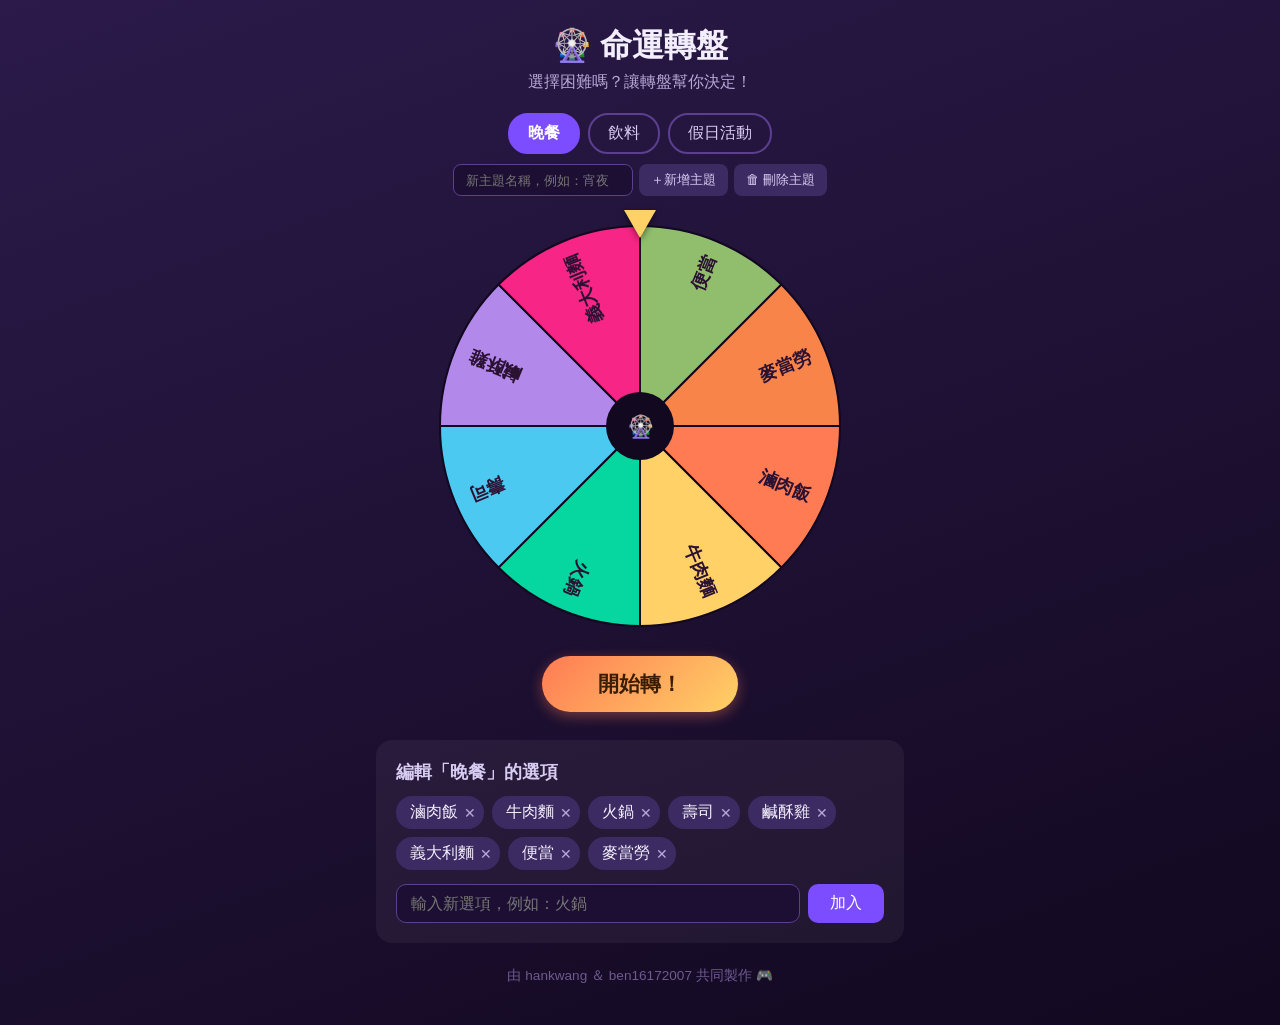
==== index.html @ 5e6efc00 "新增命運轉盤 App：選主題、轉轉盤決定吃什麼 Co-Authored-By: Claude Fable 5 <noreply@anthropic.com>" ====
<!DOCTYPE html>
<html lang="zh-Hant">
<head>
  <meta charset="UTF-8">
  <meta name="viewport" content="width=device-width, initial-scale=1.0">
  <title>命運轉盤 | 選擇困難救星</title>
  <link rel="stylesheet" href="style.css">
</head>
<body>
  <main class="app">
    <header>
      <h1>🎡 命運轉盤</h1>
      <p class="subtitle">選擇困難嗎？讓轉盤幫你決定！</p>
    </header>

    <!-- 主題切換列 -->
    <nav class="themes" id="themeTabs"></nav>
    <div class="theme-actions">
      <input type="text" id="newThemeInput" placeholder="新主題名稱，例如：宵夜" maxlength="10">
      <button id="addThemeBtn">＋新增主題</button>
      <button id="deleteThemeBtn" title="刪除目前主題">🗑 刪除主題</button>
    </div>

    <!-- 轉盤 -->
    <div class="wheel-wrap">
      <div class="pointer"></div>
      <canvas id="wheel" width="420" height="420"></canvas>
    </div>
    <button id="spinBtn">開始轉！</button>

    <!-- 結果視窗 -->
    <div class="result-overlay hidden" id="resultOverlay">
      <div class="result-card">
        <p class="result-label">🎉 命運選中了 🎉</p>
        <p class="result-text" id="resultText"></p>
        <div class="result-buttons">
          <button id="againBtn">再轉一次</button>
          <button id="closeBtn">就決定是你了！</button>
        </div>
      </div>
    </div>

    <!-- 選項編輯區 -->
    <section class="editor">
      <h2>編輯「<span id="currentThemeName"></span>」的選項</h2>
      <ul id="optionList"></ul>
      <div class="add-option">
        <input type="text" id="newOptionInput" placeholder="輸入新選項，例如：火鍋" maxlength="12">
        <button id="addOptionBtn">加入</button>
      </div>
    </section>

    <footer>
      <p>由 hankwang ＆ ben16172007 共同製作 🎮</p>
    </footer>
  </main>

  <script src="app.js"></script>
</body>
</html>
---- style.css ----
* {
  margin: 0;
  padding: 0;
  box-sizing: border-box;
}

body {
  font-family: "Segoe UI", "Microsoft JhengHei", sans-serif;
  background: linear-gradient(160deg, #2b1a4a, #12081f);
  color: #f3eefc;
  min-height: 100vh;
  display: flex;
  justify-content: center;
}

.app {
  width: 100%;
  max-width: 560px;
  padding: 24px 16px 40px;
  text-align: center;
}

header h1 {
  font-size: 2rem;
  margin-bottom: 4px;
}

.subtitle {
  color: #b9a8d8;
  margin-bottom: 20px;
}

/* --- 主題切換列 --- */
.themes {
  display: flex;
  flex-wrap: wrap;
  justify-content: center;
  gap: 8px;
  margin-bottom: 10px;
}

.themes button {
  padding: 8px 18px;
  border: 2px solid #5d3f8f;
  border-radius: 20px;
  background: transparent;
  color: #d9ccf3;
  font-size: 1rem;
  cursor: pointer;
}

.themes button.active {
  background: #7c4dff;
  border-color: #7c4dff;
  color: #fff;
  font-weight: bold;
}

.theme-actions {
  display: flex;
  justify-content: center;
  gap: 6px;
  margin-bottom: 20px;
  flex-wrap: wrap;
}

.theme-actions input {
  padding: 7px 12px;
  border: 1px solid #5d3f8f;
  border-radius: 8px;
  background: #1d0f33;
  color: #f3eefc;
  width: 180px;
}

.theme-actions button {
  padding: 7px 12px;
  border: none;
  border-radius: 8px;
  background: #3c2a63;
  color: #d9ccf3;
  cursor: pointer;
}

.theme-actions button:hover {
  background: #5d3f8f;
}

/* --- 轉盤 --- */
.wheel-wrap {
  position: relative;
  display: inline-block;
  margin-bottom: 16px;
}

#wheel {
  max-width: min(90vw, 420px);
  height: auto;
  display: block;
}

.pointer {
  position: absolute;
  top: -6px;
  left: 50%;
  transform: translateX(-50%);
  width: 0;
  height: 0;
  border-left: 16px solid transparent;
  border-right: 16px solid transparent;
  border-top: 28px solid #ffd166;
  filter: drop-shadow(0 2px 3px rgba(0, 0, 0, 0.5));
  z-index: 2;
}

#spinBtn {
  display: block;
  margin: 0 auto 28px;
  padding: 14px 56px;
  font-size: 1.3rem;
  font-weight: bold;
  border: none;
  border-radius: 32px;
  background: linear-gradient(135deg, #ff7b54, #ffd166);
  color: #3a1d00;
  cursor: pointer;
  box-shadow: 0 4px 14px rgba(255, 123, 84, 0.4);
}

#spinBtn:hover {
  transform: scale(1.04);
}

#spinBtn:disabled {
  opacity: 0.5;
  cursor: not-allowed;
  transform: none;
}

/* --- 結果視窗 --- */
.result-overlay {
  position: fixed;
  inset: 0;
  background: rgba(8, 4, 16, 0.8);
  display: flex;
  justify-content: center;
  align-items: center;
  z-index: 10;
}

.result-overlay.hidden {
  display: none;
}

.result-card {
  background: #2b1a4a;
  border: 2px solid #7c4dff;
  border-radius: 20px;
  padding: 36px 44px;
  animation: pop 0.35s ease;
}

@keyframes pop {
  from { transform: scale(0.6); opacity: 0; }
  to   { transform: scale(1);   opacity: 1; }
}

.result-label {
  color: #b9a8d8;
  margin-bottom: 10px;
}

.result-text {
  font-size: 2.2rem;
  font-weight: bold;
  color: #ffd166;
  margin-bottom: 24px;
}

.result-buttons {
  display: flex;
  gap: 10px;
  justify-content: center;
}

.result-buttons button {
  padding: 10px 20px;
  border: none;
  border-radius: 10px;
  font-size: 1rem;
  cursor: pointer;
}

#againBtn {
  background: #3c2a63;
  color: #d9ccf3;
}

#closeBtn {
  background: #7c4dff;
  color: #fff;
  font-weight: bold;
}

/* --- 選項編輯區 --- */
.editor {
  background: rgba(255, 255, 255, 0.05);
  border-radius: 16px;
  padding: 20px;
  text-align: left;
}

.editor h2 {
  font-size: 1.1rem;
  margin-bottom: 12px;
  color: #d9ccf3;
}

#optionList {
  list-style: none;
  display: flex;
  flex-wrap: wrap;
  gap: 8px;
  margin-bottom: 14px;
}

#optionList li {
  display: flex;
  align-items: center;
  gap: 6px;
  background: #3c2a63;
  border-radius: 16px;
  padding: 6px 8px 6px 14px;
}

#optionList li button {
  border: none;
  background: transparent;
  color: #b9a8d8;
  cursor: pointer;
  font-size: 0.9rem;
}

#optionList li button:hover {
  color: #ff7b54;
}

.add-option {
  display: flex;
  gap: 8px;
}

.add-option input {
  flex: 1;
  padding: 9px 14px;
  border: 1px solid #5d3f8f;
  border-radius: 10px;
  background: #1d0f33;
  color: #f3eefc;
  font-size: 1rem;
}

.add-option button {
  padding: 9px 22px;
  border: none;
  border-radius: 10px;
  background: #7c4dff;
  color: #fff;
  font-size: 1rem;
  cursor: pointer;
}

footer {
  margin-top: 24px;
  font-size: 0.85rem;
  color: #6d5a8f;
}
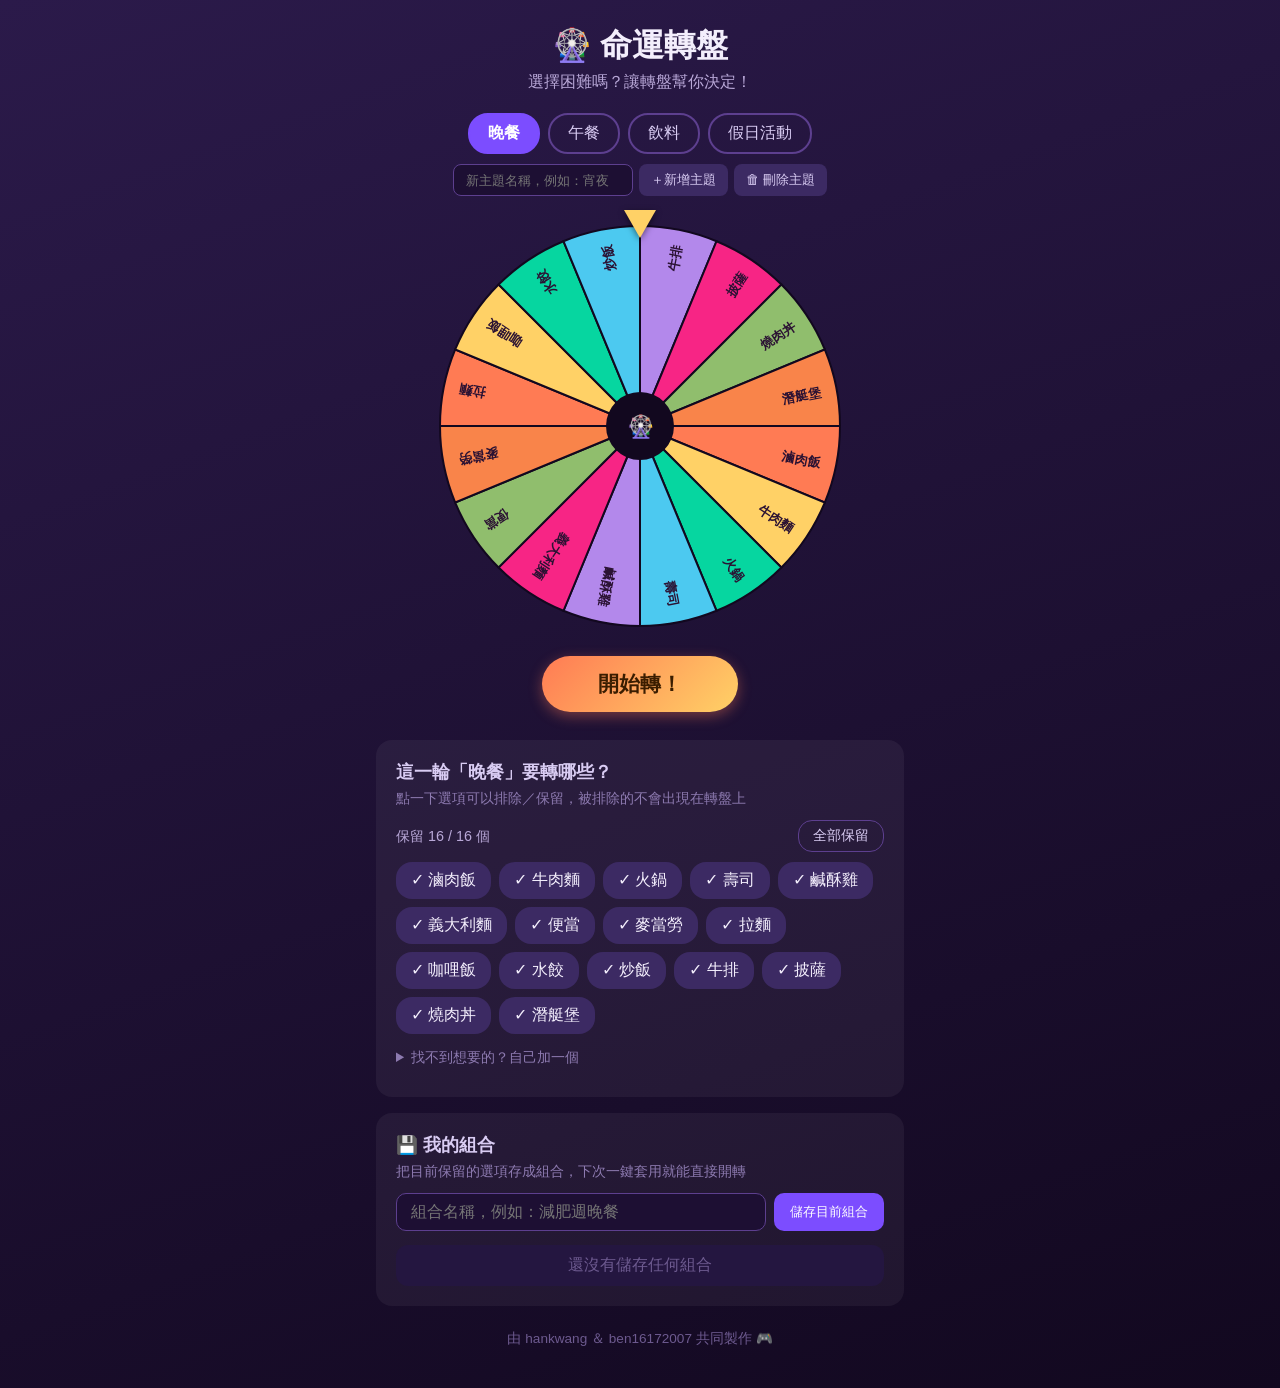
==== commit f2f1a609: "改版：內建選項庫＋點選保留/排除＋可儲存組合一鍵套用 Co-Authored-By: Claude Fable 5 <noreply@anthropic.com>" ====
--- a/index.html
+++ b/index.html
@@ -40,14 +40,33 @@
       </div>
     </div>
 
-    <!-- 選項編輯區 -->
+    <!-- 選項篩選區：點選項決定保留或排除 -->
     <section class="editor">
-      <h2>編輯「<span id="currentThemeName"></span>」的選項</h2>
+      <h2>這一輪「<span id="currentThemeName"></span>」要轉哪些？</h2>
+      <p class="hint">點一下選項可以排除／保留，被排除的不會出現在轉盤上</p>
+      <div class="chip-tools">
+        <span id="enabledCount"></span>
+        <button id="keepAllBtn">全部保留</button>
+      </div>
       <ul id="optionList"></ul>
-      <div class="add-option">
-        <input type="text" id="newOptionInput" placeholder="輸入新選項，例如：火鍋" maxlength="12">
-        <button id="addOptionBtn">加入</button>
+      <details class="add-custom">
+        <summary>找不到想要的？自己加一個</summary>
+        <div class="add-option">
+          <input type="text" id="newOptionInput" placeholder="輸入新選項，例如：私房小店" maxlength="12">
+          <button id="addOptionBtn">加入</button>
+        </div>
+      </details>
+    </section>
+
+    <!-- 我的組合：儲存保留/排除的設定，一鍵套用 -->
+    <section class="presets">
+      <h2>💾 我的組合</h2>
+      <p class="hint">把目前保留的選項存成組合，下次一鍵套用就能直接開轉</p>
+      <div class="save-preset">
+        <input type="text" id="presetNameInput" placeholder="組合名稱，例如：減肥週晚餐" maxlength="12">
+        <button id="savePresetBtn">儲存目前組合</button>
       </div>
+      <ul id="presetList"></ul>
     </section>
 
     <footer>
--- a/style.css
+++ b/style.css
@@ -202,18 +202,53 @@
   font-weight: bold;
 }
 
-/* --- 選項編輯區 --- */
-.editor {
+/* --- 選項篩選區 --- */
+.editor,
+.presets {
   background: rgba(255, 255, 255, 0.05);
   border-radius: 16px;
   padding: 20px;
   text-align: left;
-}
-
-.editor h2 {
+  margin-bottom: 16px;
+}
+
+.editor h2,
+.presets h2 {
   font-size: 1.1rem;
+  margin-bottom: 6px;
+  color: #d9ccf3;
+}
+
+.hint {
+  font-size: 0.85rem;
+  color: #8d7ab0;
   margin-bottom: 12px;
-  color: #d9ccf3;
+}
+
+.chip-tools {
+  display: flex;
+  align-items: center;
+  justify-content: space-between;
+  margin-bottom: 10px;
+}
+
+#enabledCount {
+  font-size: 0.9rem;
+  color: #b9a8d8;
+}
+
+#keepAllBtn {
+  padding: 6px 14px;
+  border: 1px solid #5d3f8f;
+  border-radius: 14px;
+  background: transparent;
+  color: #d9ccf3;
+  cursor: pointer;
+  font-size: 0.85rem;
+}
+
+#keepAllBtn:hover {
+  background: #3c2a63;
 }
 
 #optionList {
@@ -225,23 +260,108 @@
 }
 
 #optionList li {
+  background: #3c2a63;
+  border: 1px solid transparent;
+  border-radius: 16px;
+  padding: 7px 14px;
+  cursor: pointer;
+  user-select: none;
+  color: #f3eefc;
+}
+
+#optionList li:hover {
+  border-color: #7c4dff;
+}
+
+#optionList li.off {
+  opacity: 0.45;
+  text-decoration: line-through;
+  background: #241640;
+}
+
+.add-custom summary {
+  cursor: pointer;
+  color: #8d7ab0;
+  font-size: 0.9rem;
+  margin-bottom: 10px;
+}
+
+/* --- 我的組合 --- */
+.save-preset {
+  display: flex;
+  gap: 8px;
+  margin-bottom: 14px;
+}
+
+.save-preset input {
+  flex: 1;
+  padding: 9px 14px;
+  border: 1px solid #5d3f8f;
+  border-radius: 10px;
+  background: #1d0f33;
+  color: #f3eefc;
+  font-size: 1rem;
+}
+
+.save-preset button {
+  padding: 9px 16px;
+  border: none;
+  border-radius: 10px;
+  background: #7c4dff;
+  color: #fff;
+  cursor: pointer;
+  white-space: nowrap;
+}
+
+#presetList {
+  list-style: none;
+  display: flex;
+  flex-direction: column;
+  gap: 8px;
+}
+
+#presetList li {
   display: flex;
   align-items: center;
-  gap: 6px;
-  background: #3c2a63;
-  border-radius: 16px;
-  padding: 6px 8px 6px 14px;
-}
-
-#optionList li button {
+  gap: 10px;
+  background: #241640;
+  border-radius: 12px;
+  padding: 10px 14px;
+}
+
+#presetList li.empty {
+  color: #6d5a8f;
+  justify-content: center;
+}
+
+.preset-info {
+  flex: 1;
+  display: flex;
+  flex-direction: column;
+}
+
+.preset-info small {
+  color: #8d7ab0;
+}
+
+#presetList button.apply {
+  padding: 7px 18px;
+  border: none;
+  border-radius: 10px;
+  background: #06d6a0;
+  color: #06301f;
+  font-weight: bold;
+  cursor: pointer;
+}
+
+#presetList button.del {
   border: none;
   background: transparent;
-  color: #b9a8d8;
-  cursor: pointer;
-  font-size: 0.9rem;
-}
-
-#optionList li button:hover {
+  color: #8d7ab0;
+  cursor: pointer;
+}
+
+#presetList button.del:hover {
   color: #ff7b54;
 }
 
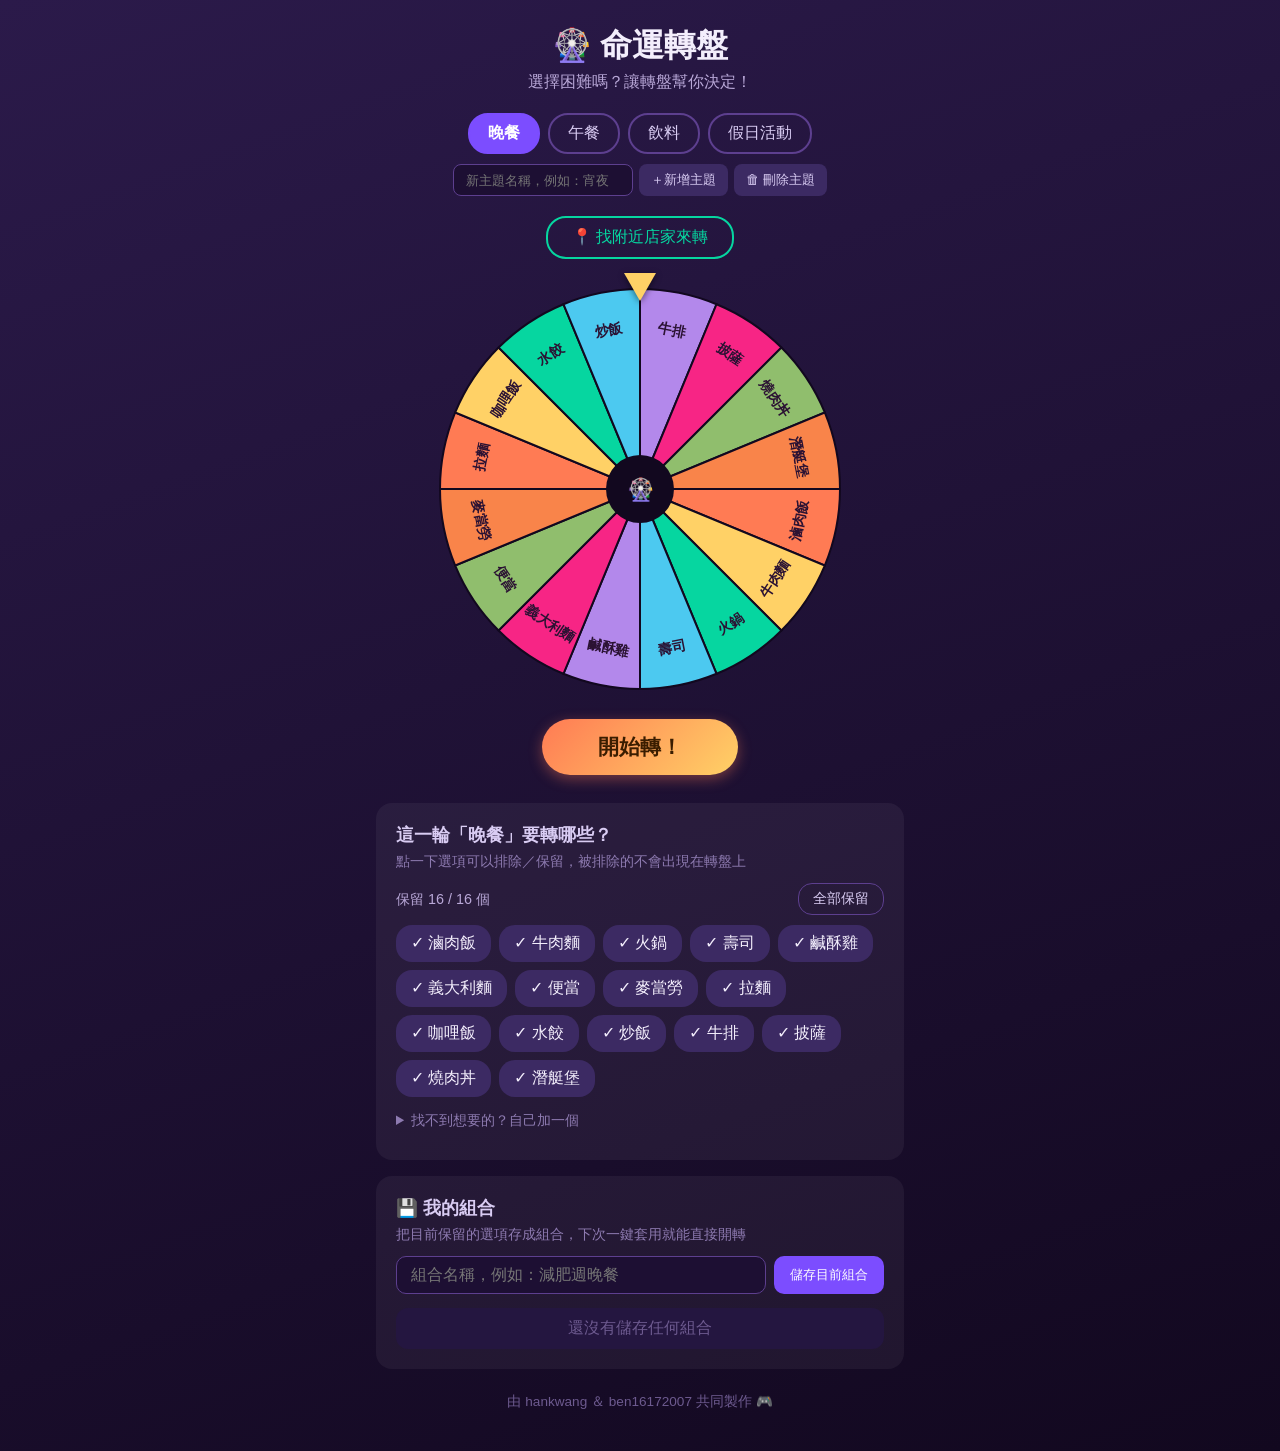
==== commit b3ab36a2: "新增定位功能：找附近店家進轉盤＋結果一鍵開地圖 Co-Authored-By: Claude Fable 5 <noreply@anthropic.com>" ====
--- a/index.html
+++ b/index.html
@@ -20,6 +20,7 @@
       <button id="addThemeBtn">＋新增主題</button>
       <button id="deleteThemeBtn" title="刪除目前主題">🗑 刪除主題</button>
     </div>
+    <button id="nearbyBtn" title="用你的位置找出附近的餐廳，變成轉盤選項">📍 找附近店家來轉</button>
 
     <!-- 轉盤 -->
     <div class="wheel-wrap">
@@ -35,6 +36,7 @@
         <p class="result-text" id="resultText"></p>
         <div class="result-buttons">
           <button id="againBtn">再轉一次</button>
+          <button id="mapBtn">📍 用地圖找</button>
           <button id="closeBtn">就決定是你了！</button>
         </div>
       </div>
--- a/style.css
+++ b/style.css
@@ -84,6 +84,32 @@
 
 .theme-actions button:hover {
   background: #5d3f8f;
+}
+
+#nearbyBtn {
+  margin-bottom: 20px;
+  padding: 9px 24px;
+  border: 2px solid #06d6a0;
+  border-radius: 20px;
+  background: transparent;
+  color: #06d6a0;
+  font-size: 1rem;
+  cursor: pointer;
+}
+
+#nearbyBtn:hover {
+  background: rgba(6, 214, 160, 0.15);
+}
+
+#nearbyBtn:disabled {
+  opacity: 0.6;
+  cursor: wait;
+}
+
+#mapBtn {
+  background: #06d6a0;
+  color: #06301f;
+  font-weight: bold;
 }
 
 /* --- 轉盤 --- */
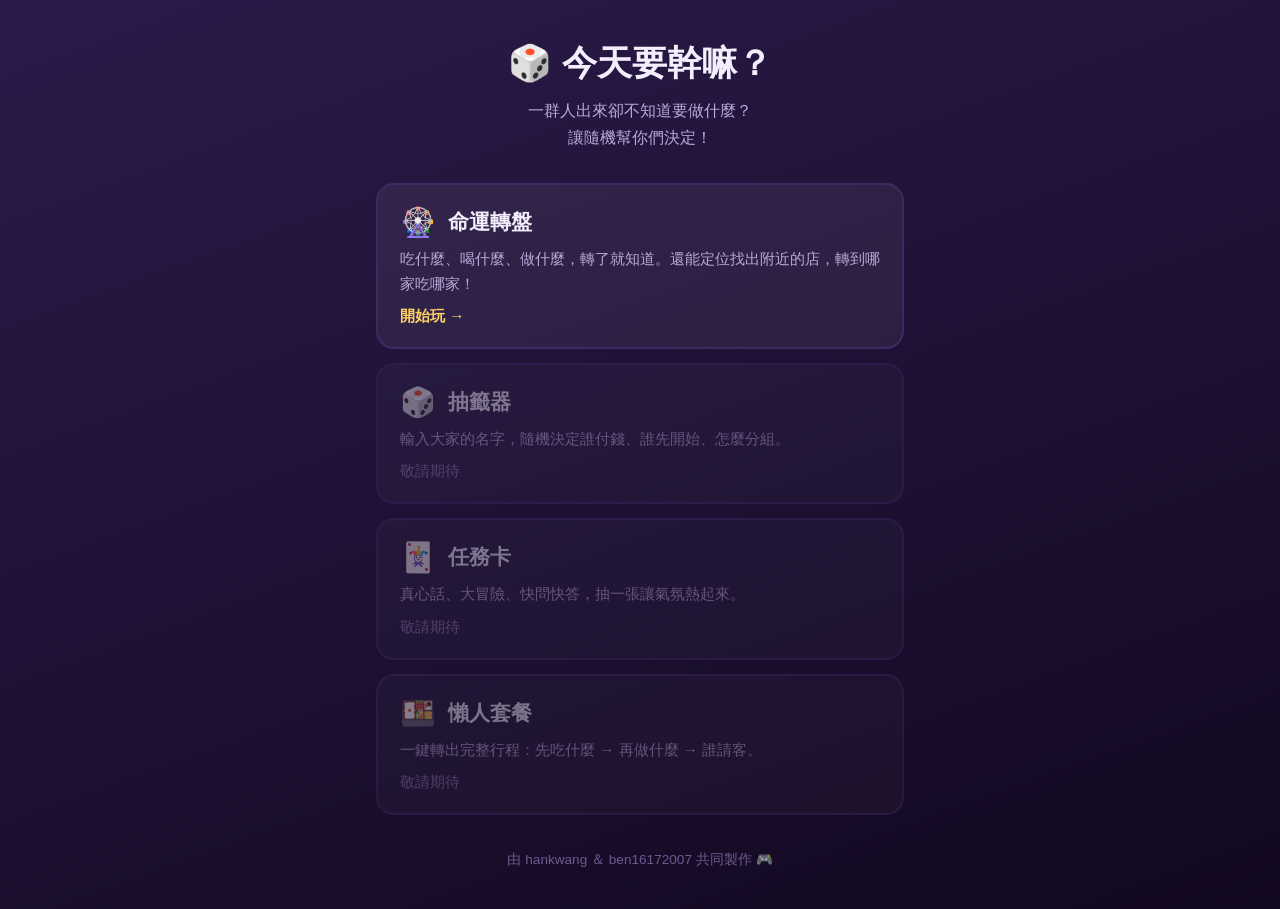
==== commit b3822230: "改版為模組選單首頁：App 定位為聚會隨機活動決定器 - index.html 變成首頁，列出四個模組卡片 - 轉盤移到 wheel.html，加上回首頁連結 - 新增抽籤器、任務卡、懶人套餐的預告卡" ====
--- a/index.html
+++ b/index.html
@@ -3,79 +3,49 @@
 <head>
   <meta charset="UTF-8">
   <meta name="viewport" content="width=device-width, initial-scale=1.0">
-  <title>命運轉盤 | 選擇困難救星</title>
-  <link rel="stylesheet" href="style.css">
+  <title>今天要幹嘛？| 聚會救星</title>
+  <link rel="stylesheet" href="home.css">
 </head>
 <body>
-  <main class="app">
+  <main class="home">
     <header>
-      <h1>🎡 命運轉盤</h1>
-      <p class="subtitle">選擇困難嗎？讓轉盤幫你決定！</p>
+      <h1>🎲 今天要幹嘛？</h1>
+      <p class="subtitle">一群人出來卻不知道要做什麼？<br>讓隨機幫你們決定！</p>
     </header>
 
-    <!-- 主題切換列 -->
-    <nav class="themes" id="themeTabs"></nav>
-    <div class="theme-actions">
-      <input type="text" id="newThemeInput" placeholder="新主題名稱，例如：宵夜" maxlength="10">
-      <button id="addThemeBtn">＋新增主題</button>
-      <button id="deleteThemeBtn" title="刪除目前主題">🗑 刪除主題</button>
-    </div>
-    <button id="nearbyBtn" title="用你的位置找出附近的餐廳，變成轉盤選項">📍 找附近店家來轉</button>
+    <nav class="modules">
+      <a class="module-card" href="wheel.html">
+        <span class="module-icon">🎡</span>
+        <span class="module-name">命運轉盤</span>
+        <span class="module-desc">吃什麼、喝什麼、做什麼，轉了就知道。還能定位找出附近的店，轉到哪家吃哪家！</span>
+        <span class="module-go">開始玩 →</span>
+      </a>
 
-    <!-- 轉盤 -->
-    <div class="wheel-wrap">
-      <div class="pointer"></div>
-      <canvas id="wheel" width="420" height="420"></canvas>
-    </div>
-    <button id="spinBtn">開始轉！</button>
+      <div class="module-card coming">
+        <span class="module-icon">🎲</span>
+        <span class="module-name">抽籤器</span>
+        <span class="module-desc">輸入大家的名字，隨機決定誰付錢、誰先開始、怎麼分組。</span>
+        <span class="module-go">敬請期待</span>
+      </div>
 
-    <!-- 結果視窗 -->
-    <div class="result-overlay hidden" id="resultOverlay">
-      <div class="result-card">
-        <p class="result-label">🎉 命運選中了 🎉</p>
-        <p class="result-text" id="resultText"></p>
-        <div class="result-buttons">
-          <button id="againBtn">再轉一次</button>
-          <button id="mapBtn">📍 用地圖找</button>
-          <button id="closeBtn">就決定是你了！</button>
-        </div>
+      <div class="module-card coming">
+        <span class="module-icon">🃏</span>
+        <span class="module-name">任務卡</span>
+        <span class="module-desc">真心話、大冒險、快問快答，抽一張讓氣氛熱起來。</span>
+        <span class="module-go">敬請期待</span>
       </div>
-    </div>
 
-    <!-- 選項篩選區：點選項決定保留或排除 -->
-    <section class="editor">
-      <h2>這一輪「<span id="currentThemeName"></span>」要轉哪些？</h2>
-      <p class="hint">點一下選項可以排除／保留，被排除的不會出現在轉盤上</p>
-      <div class="chip-tools">
-        <span id="enabledCount"></span>
-        <button id="keepAllBtn">全部保留</button>
+      <div class="module-card coming">
+        <span class="module-icon">🍱</span>
+        <span class="module-name">懶人套餐</span>
+        <span class="module-desc">一鍵轉出完整行程：先吃什麼 → 再做什麼 → 誰請客。</span>
+        <span class="module-go">敬請期待</span>
       </div>
-      <ul id="optionList"></ul>
-      <details class="add-custom">
-        <summary>找不到想要的？自己加一個</summary>
-        <div class="add-option">
-          <input type="text" id="newOptionInput" placeholder="輸入新選項，例如：私房小店" maxlength="12">
-          <button id="addOptionBtn">加入</button>
-        </div>
-      </details>
-    </section>
-
-    <!-- 我的組合：儲存保留/排除的設定，一鍵套用 -->
-    <section class="presets">
-      <h2>💾 我的組合</h2>
-      <p class="hint">把目前保留的選項存成組合，下次一鍵套用就能直接開轉</p>
-      <div class="save-preset">
-        <input type="text" id="presetNameInput" placeholder="組合名稱，例如：減肥週晚餐" maxlength="12">
-        <button id="savePresetBtn">儲存目前組合</button>
-      </div>
-      <ul id="presetList"></ul>
-    </section>
+    </nav>
 
     <footer>
       <p>由 hankwang ＆ ben16172007 共同製作 🎮</p>
     </footer>
   </main>
-
-  <script src="app.js"></script>
 </body>
 </html>
--- a/home.css
+++ b/home.css
@@ -0,0 +1,102 @@
+* {
+  margin: 0;
+  padding: 0;
+  box-sizing: border-box;
+}
+
+body {
+  font-family: "Segoe UI", "Microsoft JhengHei", sans-serif;
+  background: linear-gradient(160deg, #2b1a4a, #12081f);
+  color: #f3eefc;
+  min-height: 100vh;
+  display: flex;
+  justify-content: center;
+}
+
+.home {
+  width: 100%;
+  max-width: 560px;
+  padding: 40px 16px;
+  text-align: center;
+}
+
+header h1 {
+  font-size: 2.2rem;
+  margin-bottom: 10px;
+}
+
+.subtitle {
+  color: #b9a8d8;
+  line-height: 1.7;
+  margin-bottom: 32px;
+}
+
+/* --- 模組卡片 --- */
+.modules {
+  display: flex;
+  flex-direction: column;
+  gap: 14px;
+}
+
+.module-card {
+  display: block;
+  text-align: left;
+  background: rgba(255, 255, 255, 0.06);
+  border: 2px solid #3c2a63;
+  border-radius: 18px;
+  padding: 20px 22px;
+  text-decoration: none;
+  color: #f3eefc;
+  transition: transform 0.15s ease, border-color 0.15s ease;
+}
+
+a.module-card:hover {
+  transform: translateY(-3px);
+  border-color: #7c4dff;
+}
+
+.module-icon {
+  font-size: 1.8rem;
+  display: inline-block;
+  margin-right: 8px;
+  vertical-align: middle;
+}
+
+.module-name {
+  font-size: 1.3rem;
+  font-weight: bold;
+  vertical-align: middle;
+}
+
+.module-desc {
+  display: block;
+  margin-top: 8px;
+  color: #b9a8d8;
+  font-size: 0.95rem;
+  line-height: 1.6;
+}
+
+.module-go {
+  display: block;
+  margin-top: 10px;
+  color: #ffd166;
+  font-weight: bold;
+  font-size: 0.95rem;
+}
+
+/* 還沒做好的模組：變暗、不能點 */
+.module-card.coming {
+  opacity: 0.45;
+  cursor: not-allowed;
+}
+
+.module-card.coming .module-go {
+  color: #8d7ab0;
+  font-weight: normal;
+}
+
+footer {
+  margin-top: 36px;
+  font-size: 0.85rem;
+  color: #6d5a8f;
+}
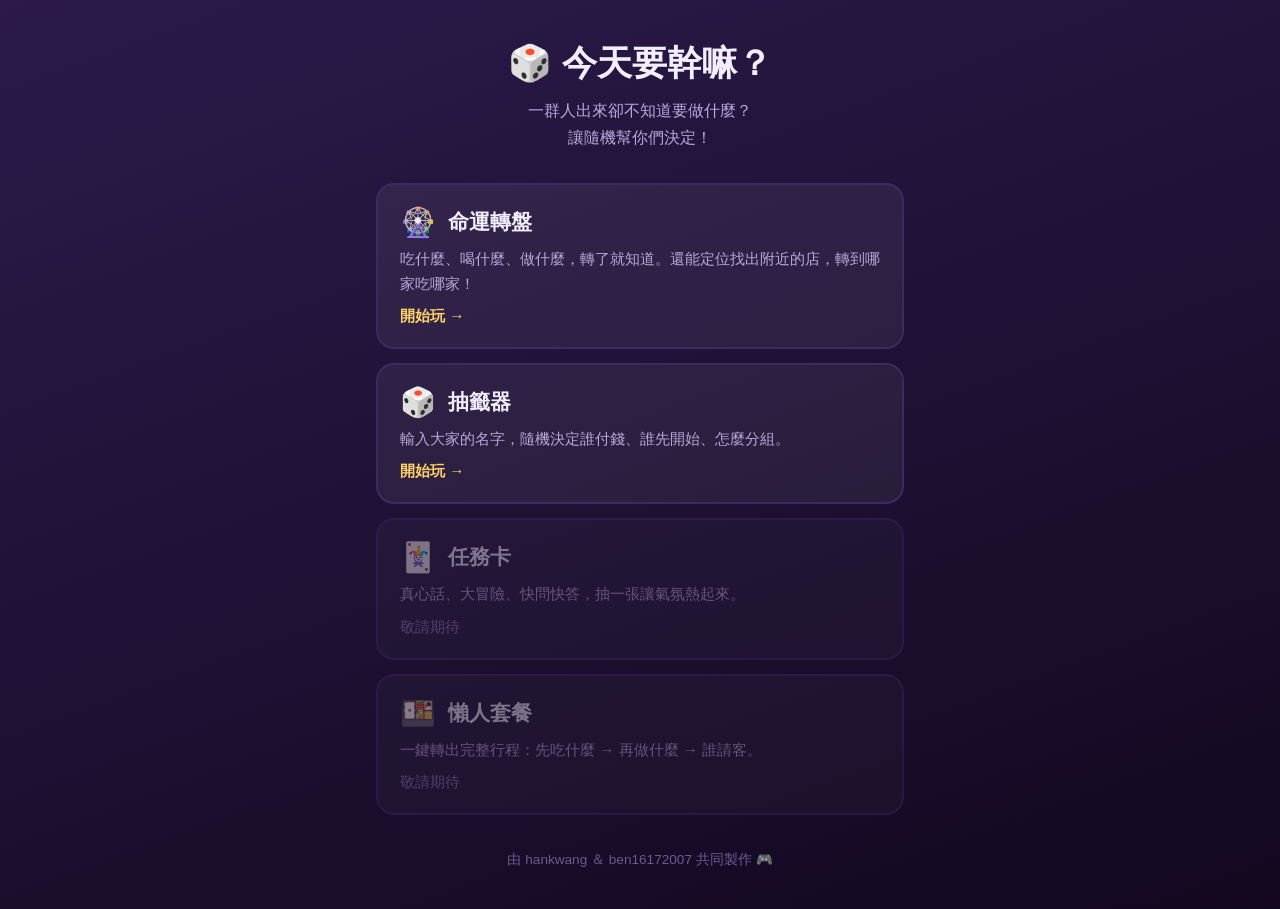
==== commit ea1e93bc: "新增第二個模組「抽籤器」：抽一個人/隨機分組/排出順序 Co-Authored-By: Claude Fable 5 <noreply@anthropic.com>" ====
--- a/index.html
+++ b/index.html
@@ -21,12 +21,12 @@
         <span class="module-go">開始玩 →</span>
       </a>
 
-      <div class="module-card coming">
+      <a class="module-card" href="draw.html">
         <span class="module-icon">🎲</span>
         <span class="module-name">抽籤器</span>
         <span class="module-desc">輸入大家的名字，隨機決定誰付錢、誰先開始、怎麼分組。</span>
-        <span class="module-go">敬請期待</span>
-      </div>
+        <span class="module-go">開始玩 →</span>
+      </a>
 
       <div class="module-card coming">
         <span class="module-icon">🃏</span>
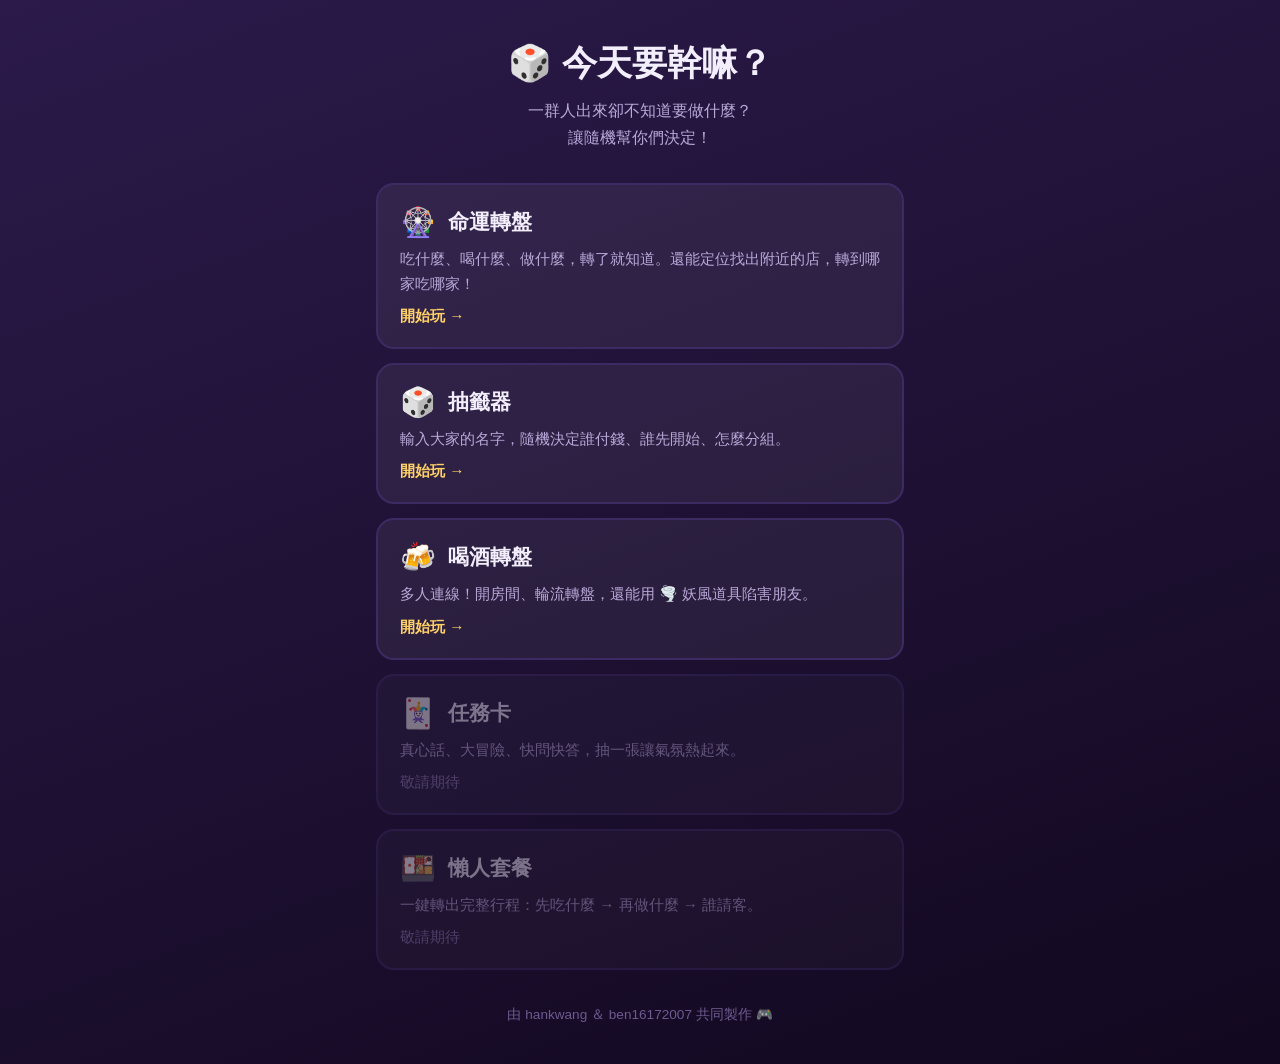
==== commit 75bc8c28: "新增「喝酒轉盤」多人連線模組：WebRTC 房間、輪流轉盤、妖風道具 - PeerJS 點對點連線，4 位房號開房/加入，不需要伺服器 - 房主主持：玩家名單、輪次、轉盤結果即時同步到所有人 - 妖風" ====
--- a/index.html
+++ b/index.html
@@ -28,6 +28,13 @@
         <span class="module-go">開始玩 →</span>
       </a>
 
+      <a class="module-card" href="party.html">
+        <span class="module-icon">🍻</span>
+        <span class="module-name">喝酒轉盤</span>
+        <span class="module-desc">多人連線！開房間、輪流轉盤，還能用 🌪️ 妖風道具陷害朋友。</span>
+        <span class="module-go">開始玩 →</span>
+      </a>
+
       <div class="module-card coming">
         <span class="module-icon">🃏</span>
         <span class="module-name">任務卡</span>
